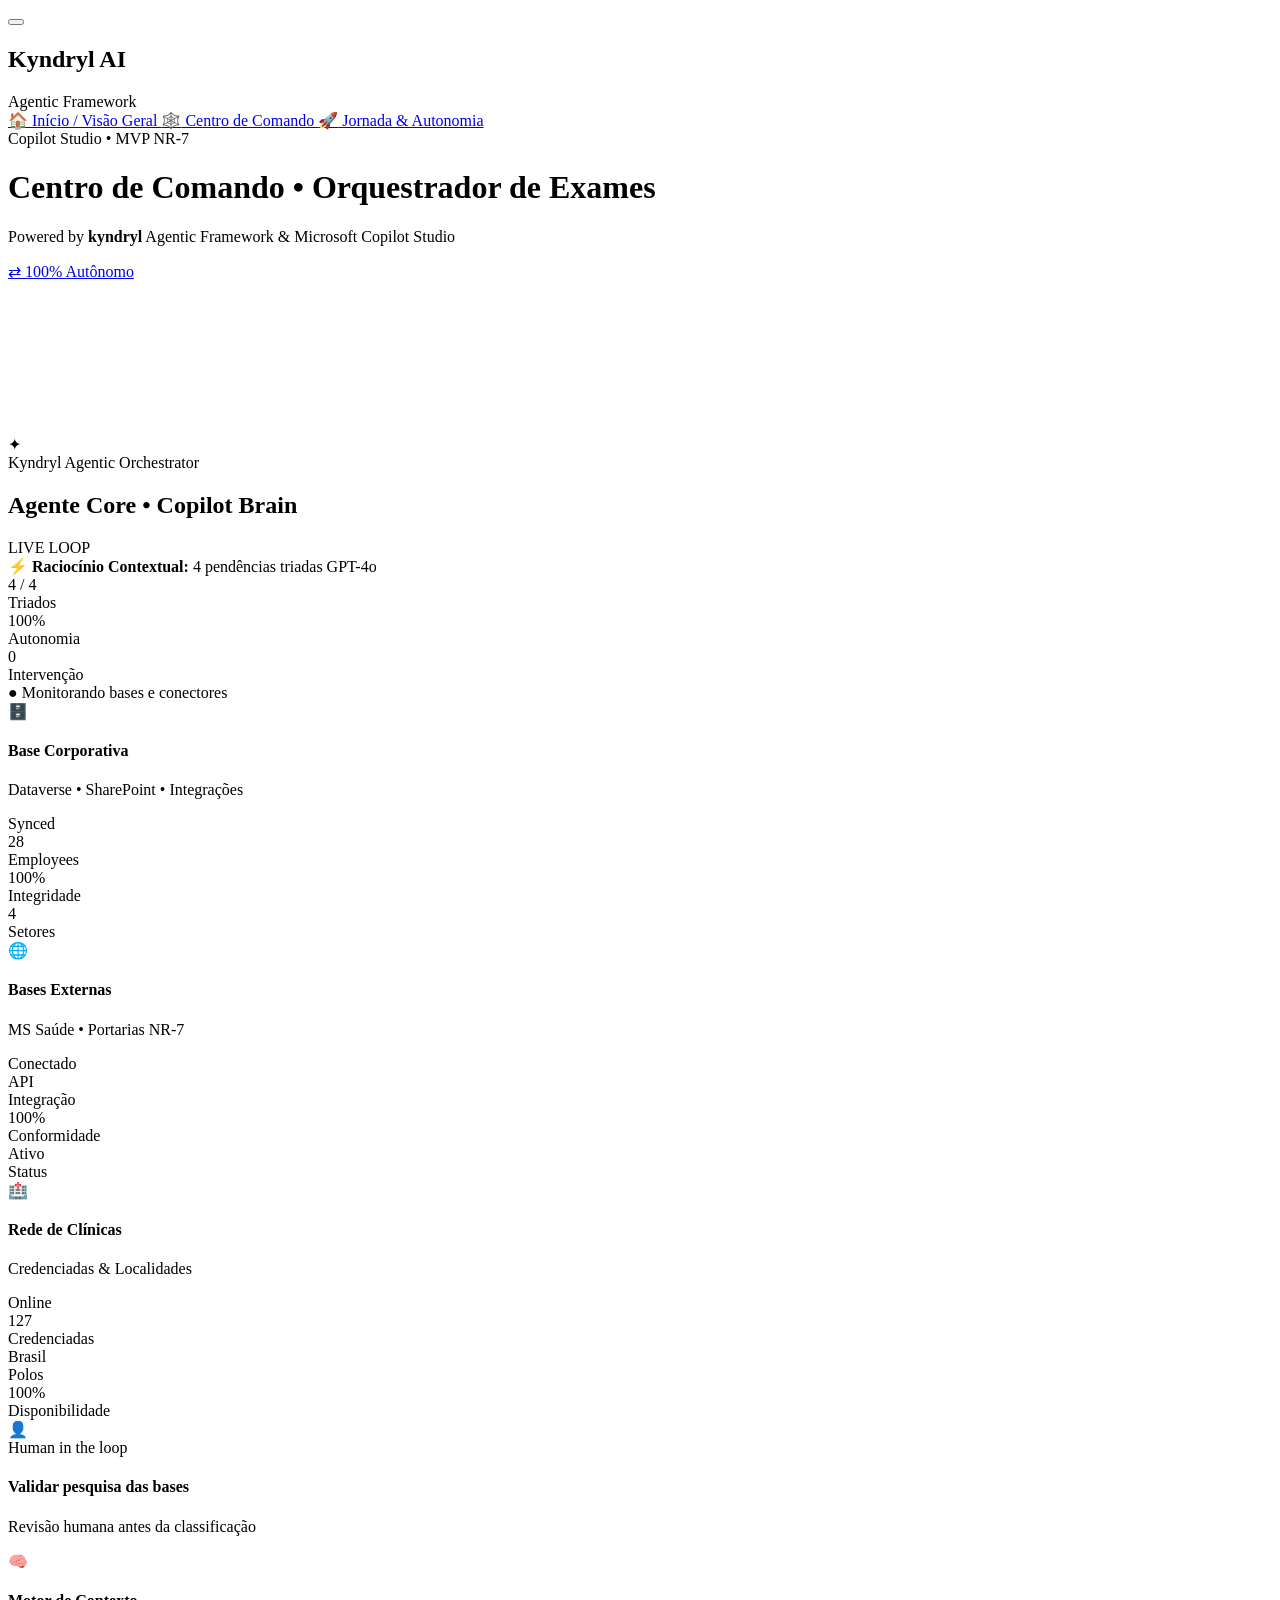
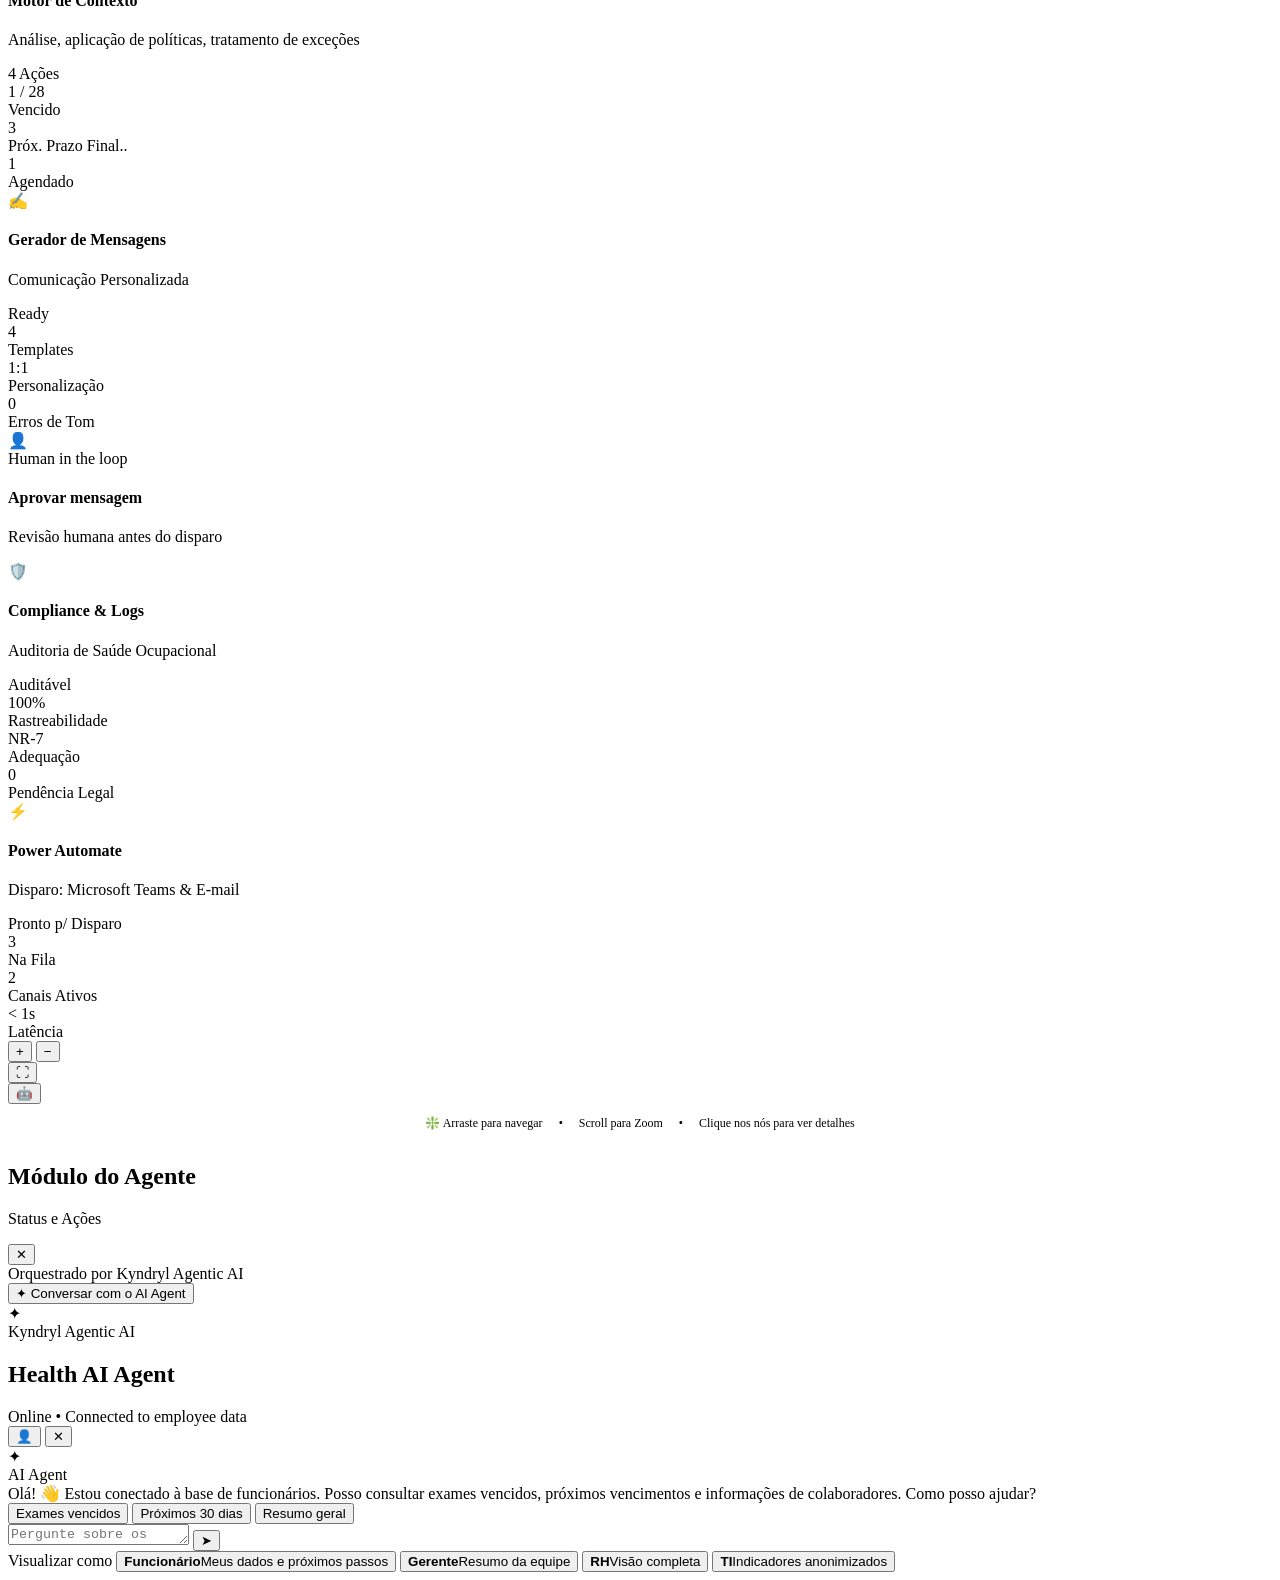
==== command-center hitl.html @ 98e96688 "Add files via upload" ====
<!DOCTYPE html>
<html lang="pt-BR">
<head>
  <meta charset="UTF-8">
  <meta name="viewport" content="width=device-width, initial-scale=1.0">
  <title>Kyndryl Agentic AI • Command Centre</title>

  <link rel="stylesheet" href="css/agent-chat.css">
  <link rel="stylesheet" href="css/variables.css">
  <link rel="stylesheet" href="css/layout.css">
  <link rel="stylesheet" href="css/command-center htil.css">
  <link rel="stylesheet" href="css/drawer.css">
</head>
<body>

  <!-- Menu Lateral Global -->
  <aside class="global-sidebar" id="globalSidebar">
    <!-- Botão de Menu Sanduíche -->
    <button class="sidebar-toggle" onclick="toggleSidebar()" title="Abrir/Fechar menu">
      <span></span>
      <span></span>
      <span></span>
    </button>
    <div>
      <div class="sidebar-header">
        <div class="brand-logo">
          <div class="dot"></div>
          <div>
            <h2>Kyndryl AI</h2>
            <span>Agentic Framework</span>
          </div>
        </div>
      </div>
      <nav class="sidebar-nav">
        <a href="index.html" class="nav-link">
          <span class="nav-icon">🏠</span> Início / Visão Geral
        </a>
        <a href="command-center.html" class="nav-link active">
          <span class="nav-icon">🕸️</span> Centro de Comando
        </a>
        <a href="agent-journey.html" class="nav-link">
          <span class="nav-icon">🚀</span> Jornada & Autonomia
        </a>
      </nav>
    </div>
    <div class="sidebar-footer">
      <span>Copilot Studio • MVP NR-7</span>
    </div>
  </aside>

  <!-- Conteúdo Principal -->
  <div class="main-wrapper">
    <header class="page-header">
      <div>
        <h1>Centro de Comando • Orquestrador de Exames</h1>
        <p>Powered by <strong>kyndryl</strong> Agentic Framework & Microsoft Copilot Studio</p>
      </div>
      <a class="header-view-switch" href="command-center.html" aria-label="Voltar ao fluxo padrão">
        <span aria-hidden="true">⇄</span> 100% Autônomo
      </a>
    </header>

    <!-- Canvas Viewport -->
    <main class="canvas-viewport" id="viewport">
      <div class="canvas-world" id="canvasWorld">
        <svg class="connection-layer" id="svgConnections"></svg>

        <div class="nodes-layer">

          <!-- ==========================================
               NÍVEL 1: AGENTE CORE
          =========================================== -->
          <div class="card card-center pos-core border-purple theme-purple" id="node-core" onclick="handleCardClick('copilotAgent')">
            <div class="center-header">
              <div class="center-title-group">
                <div class="agent-avatar"><span class="avatar-spark">✦</span></div>
                <div>
                  <span class="center-tag">Kyndryl Agentic Orchestrator</span>
                  <h2>Agente Core • Copilot Brain</h2>
                </div>
              </div>
              <span class="badge-live-pulse"><span class="pulse-dot"></span>LIVE LOOP</span>
            </div>

            <div class="agent-status-bar">
              <span class="status-indicator">⚡</span>
              <span class="status-text"><strong>Raciocínio Contextual:</strong> 4 pendências triadas</span>
              <span class="status-chip">GPT-4o</span>
            </div>

            <div class="center-metrics-grid">
              <div class="center-metric-box">
                <div class="c-val">4 <span>/ 4</span></div>
                <div class="c-lbl">Triados</div>
              </div>
              <div class="center-metric-box highlight">
                <div class="c-val">100%</div>
                <div class="c-lbl">Autonomia</div>
              </div>
              <div class="center-metric-box">
                <div class="c-val">0</div>
                <div class="c-lbl">Intervenção</div>
              </div>
            </div>

            <div class="center-footer">
              <span class="footer-state">● Monitorando bases e conectores</span>
            </div>
          </div>

          <!-- ==========================================
               NÍVEL 2: FONTES DE DADOS E CONECTORES
          =========================================== -->
          <!-- 2.1 Base Corporativa -->
          <div class="card border-teal theme-teal" id="node-corporate-db" onclick="handleCardClick('database')">
            <div class="card-head">
              <div class="card-title-group">
                <div class="icon-box">🗄️</div>
                <div>
                  <h4>Base Corporativa</h4>
                  <p>Dataverse • SharePoint • Integrações</p>
                </div>
              </div>
              <span class="badge badge-healthy"><span class="badge-dot"></span>Synced</span>
            </div>
            <div class="metrics">
              <div class="metric-item"><div class="metric-val">28</div><div class="metric-label">Employees</div></div>
              <div class="metric-item"><div class="metric-val">100%</div><div class="metric-label">Integridade</div></div>
              <div class="metric-item"><div class="metric-val">4</div><div class="metric-label">Setores</div></div>
            </div>
            <div class="mini-chart">
              <div class="bar" style="height: 50%;"></div>
              <div class="bar" style="height: 80%;"></div>
              <div class="bar" style="height: 100%;"></div>
              <div class="bar" style="height: 70%;"></div>
            </div>
          </div>

          <!-- 2.2 Bases Externas -->
          <div class="card border-blue theme-blue" id="node-external-ms" onclick="handleCardClick('externalBases')">
            <div class="card-head">
              <div class="card-title-group">
                <div class="icon-box">🌐</div>
                <div>
                  <h4>Bases Externas</h4>
                  <p>MS Saúde • Portarias NR-7</p>
                </div>
              </div>
              <span class="badge badge-healthy"><span class="badge-dot"></span>Conectado</span>
            </div>
            <div class="metrics">
              <div class="metric-item"><div class="metric-val">API</div><div class="metric-label">Integração</div></div>
              <div class="metric-item"><div class="metric-val">100%</div><div class="metric-label">Conformidade</div></div>
              <div class="metric-item"><div class="metric-val">Ativo</div><div class="metric-label">Status</div></div>
            </div>
            <div class="mini-chart">
              <div class="bar" style="height: 60%;"></div>
              <div class="bar" style="height: 85%;"></div>
              <div class="bar" style="height: 95%;"></div>
            </div>
          </div>

          <!-- 2.3 Rede de Clínicas -->
          <div class="card border-purple theme-purple" id="node-clinics" onclick="handleCardClick('clinics')">
            <div class="card-head">
              <div class="card-title-group">
                <div class="icon-box">🏥</div>
                <div>
                  <h4>Rede de Clínicas</h4>
                  <p>Credenciadas & Localidades</p>
                </div>
              </div>
              <span class="badge badge-healthy"><span class="badge-dot"></span>Online</span>
            </div>
            <div class="metrics">
              <div class="metric-item"><div class="metric-val">127</div><div class="metric-label">Credenciadas</div></div>
              <div class="metric-item"><div class="metric-val">Brasil</div><div class="metric-label">Polos</div></div>
              <div class="metric-item"><div class="metric-val">100%</div><div class="metric-label">Disponibilidade</div></div>
            </div>
            <div class="mini-chart">
              <div class="bar" style="height: 40%;"></div>
              <div class="bar" style="height: 70%;"></div>
              <div class="bar" style="height: 90%;"></div>
            </div>
          </div>

          <!-- ==========================================
               NÍVEL 3: HUMAN IN THE LOOP - PESQUISA
          =========================================== -->
          <div class="card human-loop-card border-human" id="node-hitl-research" onclick="handleCardClick('hitlResearch')">
            <div class="human-loop-content">
              <div class="human-loop-icon">👤</div>
              <div>
                <span class="human-loop-kicker">Human in the loop</span>
                <h4>Validar pesquisa das bases</h4>
                <p>Revisão humana antes da classificação</p>
              </div>
            </div>
          </div>

          <!-- ==========================================
               NÍVEL 4: PROCESSAMENTO CENTRAL
          =========================================== -->
          <!-- Motor de Contexto -->
          <div class="card border-aqua theme-aqua" id="node-context-engine" onclick="handleCardClick('triage')">
            <div class="card-head">
              <div class="card-title-group">
                <div class="icon-box">🧠</div>
                <div>
                  <h4>Motor de Contexto</h4>
                  <p>Análise, aplicação de políticas, tratamento de exceções</p>
                </div>
              </div>
              <span class="badge badge-watch"><span class="badge-dot"></span>4 Ações</span>
            </div>
            <div class="metrics">
              <div class="metric-item"><div class="metric-val">1 <span>/ 28</span></div><div class="metric-label">Vencido</div></div>
              <div class="metric-item"><div class="metric-val">3</div><div class="metric-label">Próx. Prazo Final..</div></div>
              <div class="metric-item"><div class="metric-val">1</div><div class="metric-label">Agendado</div></div>
            </div>
            <div class="mini-chart">
              <div class="bar" style="height: 90%;"></div>
              <div class="bar" style="height: 60%;"></div>
              <div class="bar" style="height: 40%;"></div>
              <div class="bar" style="height: 20%;"></div>
            </div>
          </div>

          <!-- ==========================================
            NÍVEL 5: COMUNICAÇÃO
          =========================================== -->
          <!-- Gerador de Mensagens -->
          <div class="card border-amber theme-amber" id="node-msg-gen" onclick="handleCardClick('promptEngine')">
            <div class="card-head">
              <div class="card-title-group">
                <div class="icon-box">✍️</div>
                <div>
                  <h4>Gerador de Mensagens</h4>
                  <p>Comunicação Personalizada</p>
                </div>
              </div>
              <span class="badge badge-healthy"><span class="badge-dot"></span>Ready</span>
            </div>
            <div class="metrics">
              <div class="metric-item"><div class="metric-val">4</div><div class="metric-label">Templates</div></div>
              <div class="metric-item"><div class="metric-val">1:1</div><div class="metric-label">Personalização</div></div>
              <div class="metric-item"><div class="metric-val">0</div><div class="metric-label">Erros de Tom</div></div>
            </div>
            <div class="mini-chart">
              <div class="bar" style="height: 60%;"></div>
              <div class="bar" style="height: 80%;"></div>
              <div class="bar" style="height: 100%;"></div>
            </div>
          </div>

          <!-- ==========================================
               NÍVEL 6: HUMAN IN THE LOOP - MENSAGEM
          =========================================== -->
          <div class="card human-loop-card border-human" id="node-hitl-message" onclick="handleCardClick('hitlMessage')">
            <div class="human-loop-content">
              <div class="human-loop-icon">👤</div>
              <div>
                <span class="human-loop-kicker">Human in the loop</span>
                <h4>Aprovar mensagem</h4>
                <p>Revisão humana antes do disparo</p>
              </div>
            </div>
          </div>

          <!-- ==========================================
               NÍVEL 7: EXECUÇÃO & AUDITORIA
          =========================================== -->
          <!-- 5.1 Compliance & Logs -->
          <div class="card border-green theme-green" id="node-compliance" onclick="handleCardClick('compliance')">
            <div class="card-head">
              <div class="card-title-group">
                <div class="icon-box">🛡️</div>
                <div>
                  <h4>Compliance & Logs</h4>
                  <p>Auditoria de Saúde Ocupacional</p>
                </div>
              </div>
              <span class="badge badge-healthy"><span class="badge-dot"></span>Auditável</span>
            </div>
            <div class="metrics">
              <div class="metric-item"><div class="metric-val">100%</div><div class="metric-label">Rastreabilidade</div></div>
              <div class="metric-item"><div class="metric-val">NR-7</div><div class="metric-label">Adequação</div></div>
              <div class="metric-item"><div class="metric-val">0</div><div class="metric-label">Pendência Legal</div></div>
            </div>
            <div class="mini-chart">
              <div class="bar" style="height: 40%;"></div>
              <div class="bar" style="height: 80%;"></div>
              <div class="bar" style="height: 100%;"></div>
            </div>
          </div>

          <!-- 5.2 Disparador Multicanal -->
          <div class="card border-red theme-red" id="node-dispatch" onclick="handleCardClick('dispatch')">
            <div class="card-head">
              <div class="card-title-group">
                <div class="icon-box">⚡</div>
                <div>
                  <h4>Power Automate</h4>
                  <p>Disparo: Microsoft Teams & E-mail</p>
                </div>
              </div>
              <span class="badge badge-action"><span class="badge-dot"></span>Pronto p/ Disparo</span>
            </div>
            <div class="metrics">
              <div class="metric-item"><div class="metric-val">3</div><div class="metric-label">Na Fila</div></div>
              <div class="metric-item"><div class="metric-val">2</div><div class="metric-label">Canais Ativos</div></div>
              <div class="metric-item"><div class="metric-val">&lt; 1s</div><div class="metric-label">Latência</div></div>
            </div>
            <div class="mini-chart">
              <div class="bar" style="height: 70%;"></div>
              <div class="bar" style="height: 90%;"></div>
              <div class="bar" style="height: 60%;"></div>
            </div>
          </div>

        </div> <!-- /nodes-layer -->
      </div> <!-- /canvasWorld -->

      <!-- Controles Flutuantes (Esquerda) -->
      <div class="canvas-controls canvas-controls-left">
        <button class="btn-ctrl" onclick="zoomIn()" title="Aproximar (+)">+</button>
        <button class="btn-ctrl" onclick="zoomOut()" title="Afastar (-)">−</button>
        <div class="ctrl-divider"></div>
        <button class="btn-ctrl" onclick="fitView()" title="Ajustar à Tela">⛶</button>
      </div>

      <!-- Botão FAB do Agente (Direita) -->
      <button class="fab-agent-button" onclick="openAgentChat()" title="Conversar com o AI Agent">🤖</button>
    </main>

    <!-- Rodapé -->
    <footer style="padding: 12px 28px; background: white; border-top: 1px solid var(--kyn-border); font-size: 12px; color: var(--kyn-gray-dark); display: flex; justify-content: center; gap: 16px; z-index: 20;">
      <span>❇️ Arraste para navegar</span>
      <span>•</span>
      <span>Scroll para Zoom</span>
      <span>•</span>
      <span>Clique nos nós para ver detalhes</span>
    </footer>
  </div>

  <!-- Drawer Lateral -->
  <div class="drawer-overlay" id="drawerOverlay" onclick="closeDrawer()"></div>
  <aside class="drawer" id="sideDrawer">
    <div class="drawer-header">
      <div class="drawer-title-group">
        <span class="drawer-dot" id="drawerDot"></span>
        <div>
          <h2 id="drawerTitle">Módulo do Agente</h2>
          <p id="drawerSummary">Status e Ações</p>
        </div>
      </div>
      <button class="btn-close" onclick="closeDrawer()" title="Fechar (ESC)">✕</button>
    </div>
    <div class="drawer-subheader">
      <span class="owner-badge" id="drawerOwner">Orquestrado por Kyndryl Agentic AI</span>
    </div>
    <div class="drawer-body" id="drawerActionsList"></div>
    <div class="drawer-footer">
      <button class="btn-composer" onclick="openAgentChat()">
        <span>✦</span> Conversar com o AI Agent
      </button>
    </div>
  </aside>

  <!-- AI AGENT CHAT -->
  <div class="agent-chat-overlay" id="agentChatOverlay" onclick="closeAgentChat()"></div>
  <aside class="agent-chat" id="agentChat">
    <div class="agent-chat-header">
      <div class="agent-chat-title">
        <div class="agent-chat-avatar">✦</div>
        <div>
          <span class="agent-chat-label">Kyndryl Agentic AI</span>
          <h2>Health AI Agent</h2>
          <span class="agent-chat-status" id="agentProfileStatus">
            <span class="agent-online-dot"></span>
            Online • Connected to employee data
          </span>
        </div>
      </div>
      <div class="agent-header-actions">
        <button class="agent-profile-button" id="agentProfileButton" type="button" onclick="toggleProfileMenu()" title="Alterar perfil" aria-label="Alterar perfil">👤</button>
        <button class="agent-chat-close" type="button" onclick="closeAgentChat()" title="Fechar">✕</button>
      </div>
    </div>

    <div class="agent-chat-messages" id="agentChatMessages">
      <div class="agent-message agent">
        <div class="message-avatar">✦</div>
        <div class="message-content">
          <div class="message-author">AI Agent</div>
          <div class="message-bubble">
            Olá! 👋 Estou conectado à base de funcionários.
            Posso consultar exames vencidos, próximos vencimentos e informações de colaboradores.
            Como posso ajudar?
          </div>
        </div>
      </div>
    </div>

    <div class="agent-chat-suggestions" id="agentChatSuggestions">
      <button onclick="sendSuggestedQuestion('Quem está com exame vencido?')">Exames vencidos</button>
      <button onclick="sendSuggestedQuestion('Quem precisa fazer exame nos próximos 30 dias?')">Próximos 30 dias</button>
      <button onclick="sendSuggestedQuestion('Faça um resumo da situação dos exames')">Resumo geral</button>
    </div>

    <div class="agent-chat-input-area">
      <textarea id="agentChatInput" placeholder="Pergunte sobre os exames periódicos..." rows="1" onkeydown="handleAgentInput(event)"></textarea>
      <button class="agent-send-button" id="agentSendButton" onclick="sendAgentMessage()">➤</button>
    </div>
  </aside>
  <div class="agent-profile-menu" id="agentProfileMenu" aria-hidden="true">
    <span class="agent-profile-menu-title">Visualizar como</span>
    <button type="button" data-profile="funcionario"><strong>Funcionário</strong><span>Meus dados e próximos passos</span></button>
    <button type="button" data-profile="gerente"><strong>Gerente</strong><span>Resumo da equipe</span></button>
    <button type="button" data-profile="rh"><strong>RH</strong><span>Visão completa</span></button>
    <button type="button" data-profile="ti"><strong>TI</strong><span>Indicadores anonimizados</span></button>
  </div>

  <!-- Scripts -->
  <script src="js/data.js"></script>
  <script src="js/drawer.js"></script>
  <script src="js/command-center htil.js"></script>
  <script src="js/navigation.js"></script>
  <script src="js/fake-agent-data.js?v=static-1"></script>
  <script src="js/agent-chat.js?v=static-1"></script>
</body>
</html>
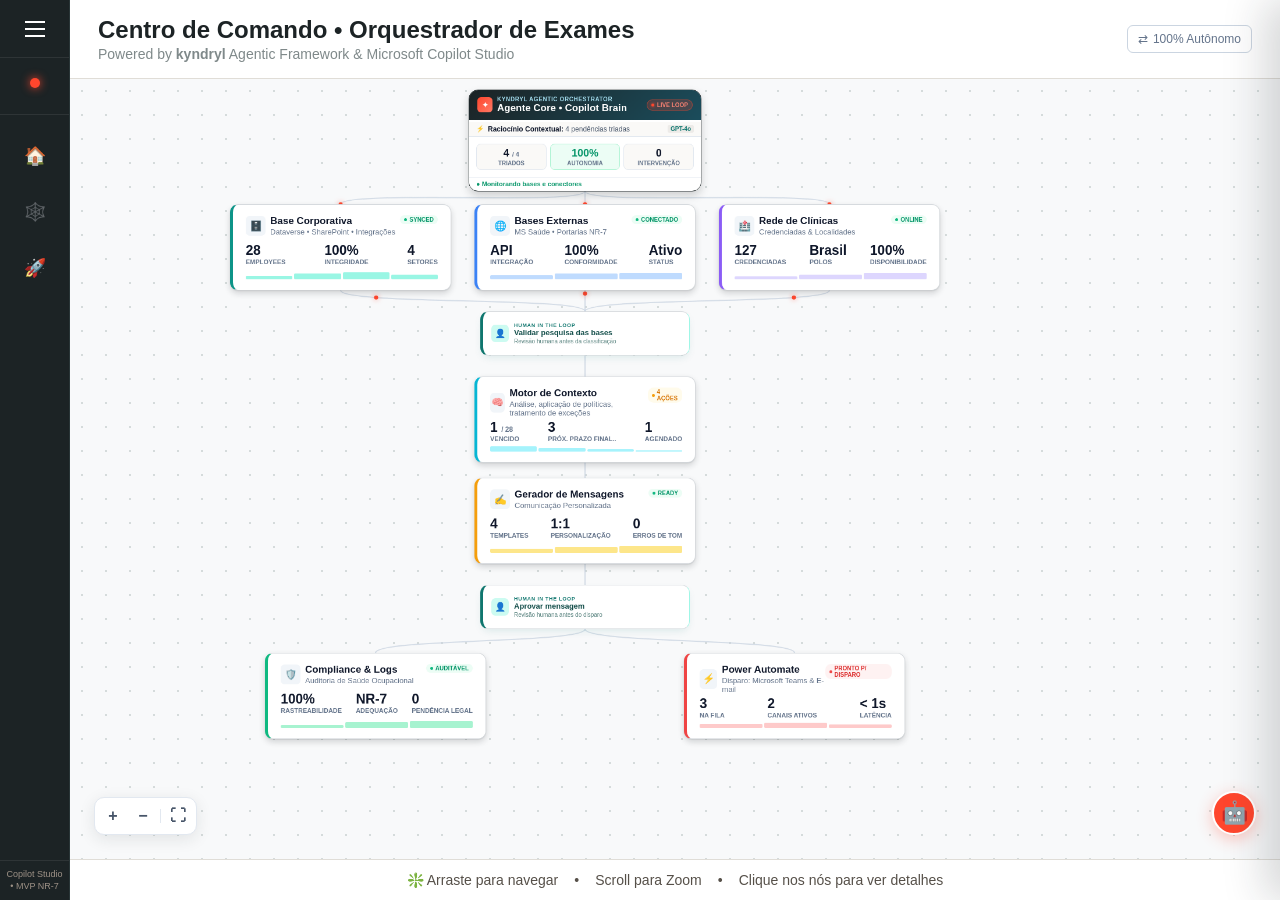
==== commit 2934e345: "ajuste" ====
--- a/command-center hitl.html
+++ b/command-center hitl.html
@@ -111,7 +111,7 @@
           <!-- ==========================================
                NÍVEL 2: FONTES DE DADOS E CONECTORES
           =========================================== -->
-          <!-- 2.1 Base Corporativa -->
+          <!-- 2.1 Bases Corporativa -->
           <div class="card border-teal theme-teal" id="node-corporate-db" onclick="handleCardClick('database')">
             <div class="card-head">
               <div class="card-title-group">
--- a/css/agent-chat.css
+++ b/css/agent-chat.css
@@ -0,0 +1,573 @@
+/* =========================================================
+   AI AGENT CHAT
+========================================================= */
+
+.agent-chat-overlay {
+  position: fixed;
+  inset: 0;
+  background: rgba(28, 35, 37, 0.35);
+  backdrop-filter: blur(2px);
+
+  opacity: 0;
+  visibility: hidden;
+
+  transition: 0.25s ease;
+
+  z-index: 1500;
+}
+
+.agent-chat-overlay.active {
+  opacity: 1;
+  visibility: visible;
+}
+
+
+/* =========================================================
+   CHAT CONTAINER
+========================================================= */
+
+.agent-chat {
+  position: fixed;
+
+  top: 0;
+  right: 0;
+
+  width: 460px;
+  height: 100vh;
+
+  background: #ffffff;
+
+  box-shadow:
+    -15px 0 40px rgba(28, 35, 37, 0.18);
+
+  z-index: 1501;
+
+  display: flex;
+  flex-direction: column;
+
+  transform: translateX(100%);
+
+  transition:
+    transform 0.35s cubic-bezier(0.16, 1, 0.3, 1);
+}
+
+.agent-chat.open {
+  transform: translateX(0);
+}
+
+
+/* =========================================================
+   HEADER
+========================================================= */
+
+.agent-chat-header {
+  padding: 20px 22px;
+
+  background:
+    linear-gradient(
+      135deg,
+      #1C2325 0%,
+      #1B4D5C 70%,
+      #293537 100%
+    );
+
+  color: white;
+
+  display: flex;
+  justify-content: space-between;
+  align-items: flex-start;
+}
+
+.agent-chat-title {
+  display: flex;
+  gap: 12px;
+  align-items: center;
+}
+
+.agent-chat-avatar {
+  width: 42px;
+  height: 42px;
+
+  display: flex;
+  justify-content: center;
+  align-items: center;
+
+  border-radius: 12px;
+
+  background:
+    linear-gradient(
+      135deg,
+      #FF462D,
+      #FF806D
+    );
+
+  font-size: 20px;
+
+  box-shadow:
+    0 0 18px rgba(255, 70, 45, 0.35);
+}
+
+.agent-chat-label {
+  font-size: 9px;
+
+  text-transform: uppercase;
+
+  letter-spacing: 1px;
+
+  color: #A4DDEE;
+
+  font-weight: 700;
+}
+
+.agent-chat-title h2 {
+  margin: 2px 0 4px;
+
+  font-size: 16px;
+}
+
+.agent-chat-status {
+  font-size: 10px;
+
+  color: rgba(255,255,255,0.75);
+
+  display: flex;
+
+  gap: 5px;
+
+  align-items: center;
+}
+
+.agent-online-dot {
+  width: 6px;
+  height: 6px;
+
+  border-radius: 50%;
+
+  background: #4CDD84;
+
+  box-shadow:
+    0 0 8px #4CDD84;
+}
+
+.agent-chat-close {
+  background: transparent;
+
+  border: none;
+
+  color: white;
+
+  cursor: pointer;
+
+  font-size: 18px;
+
+  opacity: 0.75;
+}
+
+.agent-chat-close:hover {
+  opacity: 1;
+}
+
+.agent-header-actions {
+  display: flex;
+  align-items: center;
+  gap: 5px;
+}
+
+.agent-profile-button {
+  width: 30px;
+  height: 30px;
+  border: 1px solid rgba(255,255,255,.24);
+  border-radius: 8px;
+  background: rgba(255,255,255,.1);
+  color: #FFFFFF;
+  cursor: pointer;
+  font-size: 14px;
+  transition: .2s ease;
+}
+
+.agent-profile-button:hover {
+  background: rgba(255,255,255,.2);
+  transform: translateY(-1px);
+}
+
+.agent-profile-menu {
+  position: fixed;
+  top: 66px;
+  right: 18px;
+  z-index: 1602;
+  width: 248px;
+  padding: 8px;
+  border: 1px solid #DCE6E6;
+  border-radius: 12px;
+  background: #FFFFFF;
+  box-shadow: 0 14px 34px rgba(23, 54, 58, .23);
+  opacity: 0;
+  visibility: hidden;
+  transform: translateY(-6px);
+  transition: .18s ease;
+}
+
+.agent-profile-menu.open {
+  opacity: 1;
+  visibility: visible;
+  transform: translateY(0);
+}
+
+.agent-profile-menu-title {
+  display: block;
+  padding: 5px 8px 7px;
+  color: #6B7F81;
+  font-size: 9px;
+  font-weight: 800;
+  letter-spacing: .7px;
+  text-transform: uppercase;
+}
+
+.agent-profile-menu button {
+  display: flex;
+  width: 100%;
+  flex-direction: column;
+  gap: 2px;
+  padding: 9px 10px;
+  border: 0;
+  border-radius: 8px;
+  background: transparent;
+  color: #293537;
+  cursor: pointer;
+  text-align: left;
+}
+
+.agent-profile-menu button:hover,
+.agent-profile-menu button.active {
+  background: #EAF7F7;
+}
+
+.agent-profile-menu strong { font-size: 12px; }
+.agent-profile-menu button span { color: #718385; font-size: 10px; }
+
+
+/* =========================================================
+   MESSAGES
+========================================================= */
+
+.agent-chat-messages {
+  flex: 1;
+
+  overflow-y: auto;
+
+  padding: 22px;
+
+  background: #F7F6F3;
+
+  display: flex;
+  flex-direction: column;
+
+  gap: 18px;
+}
+
+.agent-message {
+  display: flex;
+
+  gap: 9px;
+
+  max-width: 90%;
+}
+
+.agent-message.user {
+  align-self: flex-end;
+
+  flex-direction: row-reverse;
+}
+
+.message-avatar {
+  min-width: 30px;
+  height: 30px;
+
+  border-radius: 8px;
+
+  background: #1C2325;
+
+  color: white;
+
+  display: flex;
+
+  justify-content: center;
+  align-items: center;
+
+  font-size: 12px;
+}
+
+.agent-message.user .message-avatar {
+  background: #FF462D;
+}
+
+.message-content {
+  display: flex;
+
+  flex-direction: column;
+
+  gap: 4px;
+}
+
+.message-author {
+  font-size: 10px;
+
+  font-weight: 700;
+
+  color: #7F898A;
+}
+
+.agent-message.user .message-author {
+  text-align: right;
+}
+
+.message-bubble {
+  background: white;
+
+  border: 1px solid #E0DDD7;
+
+  padding: 11px 13px;
+
+  border-radius: 4px 14px 14px 14px;
+
+  font-size: 12.5px;
+
+  line-height: 1.55;
+
+  color: #293537;
+
+  white-space: pre-wrap;
+}
+
+.agent-message.user .message-bubble {
+  background: #FF462D;
+
+  color: white;
+
+  border-color: #FF462D;
+
+  border-radius: 14px 4px 14px 14px;
+}
+
+
+/* =========================================================
+   THINKING
+========================================================= */
+
+.agent-thinking {
+  display: flex;
+
+  gap: 5px;
+
+  padding: 7px 0;
+}
+
+.agent-thinking span {
+  width: 6px;
+  height: 6px;
+
+  background: #7F898A;
+
+  border-radius: 50%;
+
+  animation: thinkingAnimation 1.2s infinite ease-in-out;
+}
+
+.agent-thinking span:nth-child(2) {
+  animation-delay: 0.15s;
+}
+
+.agent-thinking span:nth-child(3) {
+  animation-delay: 0.3s;
+}
+
+@keyframes thinkingAnimation {
+
+  0%, 80%, 100% {
+    transform: translateY(0);
+    opacity: 0.4;
+  }
+
+  40% {
+    transform: translateY(-5px);
+    opacity: 1;
+  }
+
+}
+
+
+/* =========================================================
+   SUGGESTIONS
+========================================================= */
+
+.agent-chat-suggestions {
+  padding: 10px 16px;
+
+  border-top: 1px solid #E0DDD7;
+
+  background: white;
+
+  display: flex;
+
+  gap: 6px;
+
+  overflow-x: auto;
+}
+
+.agent-chat-suggestions button {
+  border: 1px solid #E0DDD7;
+
+  background: #F7F6F3;
+
+  padding: 7px 10px;
+
+  border-radius: 20px;
+
+  cursor: pointer;
+
+  white-space: nowrap;
+
+  font-size: 10px;
+
+  font-weight: 600;
+
+  color: #565049;
+
+  transition: 0.2s;
+}
+
+.agent-chat-suggestions button:hover {
+  border-color: #FF462D;
+
+  color: #FF462D;
+
+  background: #FEECEB;
+}
+
+
+/* =========================================================
+   INPUT
+========================================================= */
+
+.agent-chat-input-area {
+  padding: 14px 16px;
+
+  border-top: 1px solid #E0DDD7;
+
+  background: white;
+
+  display: flex;
+
+  gap: 9px;
+
+  align-items: flex-end;
+}
+
+.agent-chat-input-area textarea {
+  flex: 1;
+
+  resize: none;
+
+  border: 1px solid #E0DDD7;
+
+  border-radius: 10px;
+
+  padding: 11px 12px;
+
+  outline: none;
+
+  font-family: inherit;
+
+  font-size: 12px;
+
+  max-height: 100px;
+}
+
+.agent-chat-input-area textarea:focus {
+  border-color: #FF462D;
+
+  box-shadow:
+    0 0 0 3px rgba(255, 70, 45, 0.08);
+}
+
+.agent-send-button {
+  width: 40px;
+  height: 40px;
+
+  border: none;
+
+  border-radius: 10px;
+
+  background: #FF462D;
+
+  color: white;
+
+  cursor: pointer;
+
+  font-size: 15px;
+
+  transition: 0.2s;
+}
+
+.agent-send-button:hover {
+  transform: translateY(-1px);
+
+  box-shadow:
+    0 5px 12px rgba(255,70,45,0.3);
+}
+
+.agent-send-button:disabled {
+  opacity: 0.5;
+
+  cursor: not-allowed;
+
+  transform: none;
+}
+
+.agent-role-control {
+  display: flex;
+  align-items: center;
+  gap: 9px;
+  margin: 12px 16px 0;
+  padding: 9px 11px;
+  border: 1px solid #DDE7E7;
+  border-radius: 10px;
+  background: #F7FBFB;
+}
+
+.agent-role-label {
+  flex: 0 0 auto;
+  color: #557174;
+  font-size: 10px;
+  font-weight: 700;
+}
+
+.agent-role-control select {
+  flex: 0 0 108px;
+  border: 1px solid #BFD5D6;
+  border-radius: 7px;
+  padding: 6px 24px 6px 8px;
+  background: #FFFFFF;
+  color: #1C4A50;
+  font-size: 11px;
+  font-weight: 700;
+  outline: none;
+}
+
+.agent-role-control select:focus {
+  border-color: #00A4A6;
+  box-shadow: 0 0 0 3px rgba(0, 164, 166, .12);
+}
+
+.agent-role-description {
+  min-width: 0;
+  color: #718385;
+  font-size: 10px;
+  line-height: 1.3;
+}
+
+@media (max-width: 480px) {
+  .agent-chat { width: 100%; }
+  .agent-role-control { align-items: flex-start; flex-wrap: wrap; }
+  .agent-role-description { flex-basis: 100%; }
+}
--- a/css/variables.css
+++ b/css/variables.css
@@ -0,0 +1,65 @@
+/* ========================================================
+   PALETA OFICIAL KYNDRYL & TOKENS GLOBAIS
+======================================================== */
+:root {
+  --kyn-red: #FF462D;
+  --kyn-red-light: #FEECEB;
+  --kyn-red-dark: #BB4A4A;
+  
+  --kyn-teal: #29707A;
+  --kyn-teal-deep: #1B4D5C;
+  --kyn-aqua: #4AC5BB;
+  --kyn-aqua-light: #E4F4F1;
+  
+  --kyn-green: #187E3F;
+  --kyn-green-bright: #4CDD84;
+  --kyn-green-light: #E8F8F0;
+  
+  --kyn-amber: #F4D25A;
+  --kyn-amber-dark: #B59525;
+  --kyn-amber-light: #FEF9E7;
+  
+  --kyn-purple: #B687AC;
+  --kyn-purple-deep: #7B4F71;
+  
+  --kyn-dark: #1C2325;
+  --kyn-charcoal: #293537;
+  --kyn-gray-dark: #565049;
+  --kyn-gray-medium: #7F898A;
+  --kyn-sand-gray: #9E9287;
+  --kyn-sand-bg: #F4F3F0;
+  --kyn-border: #E0DDD7;
+  
+  --bg-white: #ffffff;
+  --sidebar-width: 250px;
+  --font-family: Arial, -apple-system, BlinkMacSystemFont, "Segoe UI", sans-serif;
+}
+
+/* ========================================================
+   TRANSIÇÕES DE PÁGINA
+======================================================== */
+@keyframes fadeIn {
+  from {
+    opacity: 0;
+  }
+  to {
+    opacity: 1;
+  }
+}
+
+@keyframes fadeOut {
+  from {
+    opacity: 1;
+  }
+  to {
+    opacity: 0;
+  }
+}
+
+body {
+  animation: fadeIn 0.6s ease-in-out;
+}
+
+body.fade-out {
+  animation: fadeOut 0.4s ease-in-out;
+}
--- a/css/layout.css
+++ b/css/layout.css
@@ -0,0 +1,442 @@
+* {
+  box-sizing: border-box;
+  margin: 0;
+  padding: 0;
+  font-family: var(--font-family);
+}
+
+body {
+  background-color: var(--bg-white);
+  color: var(--kyn-dark);
+  height: 100vh;
+  display: flex;
+  overflow: hidden;
+}
+
+.global-sidebar {
+  width: var(--sidebar-width);
+  height: 100vh;
+  background-color: var(--kyn-dark);
+  color: white;
+  display: flex;
+  flex-direction: column;
+  justify-content: space-between;
+  border-right: 1px solid var(--kyn-charcoal);
+  z-index: 50;
+  flex-shrink: 0;
+  position: relative;
+  align-items: flex-start;
+}
+
+.sidebar-header {
+  padding: 24px 20px;
+  border-bottom: 1px solid rgba(255, 255, 255, 0.08);
+}
+
+.brand-logo {
+  display: flex;
+  align-items: center;
+  gap: 10px;
+}
+
+.brand-logo .dot {
+  width: 12px;
+  height: 12px;
+  border-radius: 50%;
+  background: var(--kyn-red);
+  box-shadow: 0 0 10px var(--kyn-red);
+}
+
+.brand-logo h2 {
+  font-size: 16px;
+  font-weight: 700;
+  letter-spacing: -0.3px;
+  color: #ffffff;
+}
+
+.brand-logo span {
+  font-size: 10.5px;
+  color: var(--kyn-sand-gray);
+  display: block;
+}
+
+.sidebar-nav {
+  padding: 20px 12px;
+  display: flex;
+  flex-direction: column;
+  gap: 6px;
+  flex: 1;
+}
+
+.nav-link {
+  display: flex;
+  align-items: center;
+  gap: 12px;
+  padding: 12px 16px;
+  color: #A4DDEE;
+  text-decoration: none;
+  font-size: 13px;
+  font-weight: 600;
+  border-radius: 8px;
+  transition: background 0.2s, color 0.2s;
+}
+
+.nav-link:hover {
+  background: rgba(255, 255, 255, 0.07);
+  color: #ffffff;
+}
+
+.nav-link.active {
+  background: var(--kyn-red);
+  color: white;
+  box-shadow: 0 4px 14px rgba(255, 70, 45, 0.35);
+}
+
+.nav-icon {
+  font-size: 16px;
+}
+
+.sidebar-footer {
+  padding: 18px 20px;
+  border-top: 1px solid rgba(255, 255, 255, 0.08);
+  font-size: 11px;
+  color: var(--kyn-sand-gray);
+}
+
+.main-wrapper {
+  flex: 1;
+  display: flex;
+  flex-direction: column;
+  height: 100vh;
+  overflow: hidden;
+  position: relative;
+}
+
+.page-header {
+  background: var(--bg-white);
+  border-bottom: 1px solid var(--kyn-border);
+  padding: 16px 28px;
+  display: flex;
+  justify-content: space-between;
+  align-items: center;
+  z-index: 20;
+  position: relative;
+}
+
+.menu-toggle-header {
+  display: none !important;
+  background: none;
+  border: none;
+  font-size: 24px;
+  color: var(--kyn-dark);
+  cursor: pointer;
+  padding: 0;
+  margin-right: 16px;
+  transition: color 0.2s ease;
+}
+
+.menu-toggle-header:hover {
+  color: var(--kyn-red);
+}
+
+body.sidebar-open .menu-toggle-header {
+  display: block !important;
+}
+
+.page-header h1 {
+  font-size: 20px;
+  font-weight: 700;
+  color: var(--kyn-dark);
+}
+
+.page-header p {
+  font-size: 12px;
+  color: var(--kyn-gray-medium);
+  margin-top: 2px;
+}
+
+.badge-tag {
+  background: var(--kyn-sand-bg);
+  border: 1px solid var(--kyn-border);
+  padding: 6px 12px;
+  border-radius: 20px;
+  font-size: 11px;
+  font-weight: 700;
+  color: var(--kyn-teal-deep);
+}
+
+.header-view-switch {
+  display: inline-flex;
+  align-items: center;
+  gap: 5px;
+  background: transparent;
+  border: 1px solid #CBD5E1;
+  border-radius: 6px;
+  padding: 6px 10px;
+  color: #64748B;
+  font-size: 12px;
+  font-weight: 500;
+  text-decoration: none;
+  cursor: pointer;
+  transition: all 0.15s ease;
+}
+
+.header-view-switch:hover {
+  background: #F1F5F9;
+  border-color: #94A3B8;
+  color: #475569;
+}
+
+/* ========================================================
+   SIDEBAR RETRÁTIL
+======================================================== */
+.sidebar-toggle {
+  position: relative;
+  width: auto;
+  height: auto;
+  background: none;
+  border: none;
+  color: white;
+  cursor: pointer;
+  display: none;
+  flex-direction: column;
+  align-items: center;
+  justify-content: center;
+  gap: 5px;
+  font-size: 12px;
+  transition: all 0.3s ease;
+  z-index: 70;
+  padding: 0 12px;
+  border-radius: 0;
+  border-bottom: none;
+  min-width: 60px;
+  min-height: 60px;
+}
+
+.sidebar-toggle span {
+  width: 20px;
+  height: 2px;
+  background: white;
+  display: block;
+  transition: all 0.3s ease;
+}
+
+.sidebar-toggle:hover {
+  background: var(--kyn-charcoal);
+}
+
+.global-sidebar {
+  transition: width 0.3s ease, margin 0.3s ease;
+  position: relative;
+}
+
+.global-sidebar.collapsed {
+  width: 70px;
+  flex-direction: row;
+  flex-wrap: wrap;
+}
+
+.global-sidebar.collapsed .sidebar-toggle {
+  display: flex;
+  order: 1;
+}
+
+.global-sidebar.collapsed > div {
+  order: 2;
+  width: 100%;
+  display: flex;
+  flex-direction: column;
+}
+
+.global-sidebar.collapsed .sidebar-footer {
+  order: 3;
+  width: 100%;
+}
+
+.global-sidebar.collapsed .sidebar-header {
+  padding: 20px 12px;
+  justify-content: center;
+}
+
+.global-sidebar.collapsed .brand-logo {
+  flex-direction: column;
+  gap: 6px;
+  justify-content: center;
+  align-items: center;
+}
+
+.global-sidebar.collapsed .brand-logo .dot {
+  width: 10px;
+  height: 10px;
+}
+
+.global-sidebar.collapsed .brand-logo h2,
+.global-sidebar.collapsed .brand-logo span {
+  display: none;
+}
+
+.global-sidebar.collapsed .sidebar-nav {
+  padding: 16px 0;
+}
+
+.global-sidebar.collapsed .nav-link {
+  justify-content: center;
+  padding: 14px 12px;
+  gap: 0;
+  font-size: 0;
+}
+
+.global-sidebar.collapsed .nav-icon {
+  font-size: 18px;
+  margin: 0;
+}
+
+.global-sidebar.collapsed .nav-link span:not(.nav-icon) {
+  display: none;
+}
+
+.global-sidebar.collapsed .sidebar-footer {
+  padding: 16px 12px;
+  text-align: center;
+  font-size: 9px;
+  word-break: break-word;
+}
+
+.global-sidebar.collapsed ~ .sidebar-toggle {
+  display: flex;
+}
+
+body.sidebar-open .global-sidebar.collapsed {
+  width: 250px;
+  flex-direction: column;
+  flex-wrap: nowrap;
+}
+
+body.sidebar-open .global-sidebar.collapsed .sidebar-toggle {
+  display: flex;
+  width: 100%;
+  min-width: auto;
+  border-bottom: 1px solid var(--kyn-charcoal);
+  order: 0;
+}
+
+body.sidebar-open .global-sidebar.collapsed > div {
+  width: 100%;
+  order: auto;
+}
+
+body.sidebar-open .global-sidebar.collapsed .sidebar-header {
+  padding: 24px 20px;
+}
+
+body.sidebar-open .global-sidebar.collapsed .brand-logo {
+  flex-direction: row;
+  gap: 10px;
+  justify-content: flex-start;
+  align-items: center;
+}
+
+body.sidebar-open .global-sidebar.collapsed .brand-logo h2,
+body.sidebar-open .global-sidebar.collapsed .brand-logo span {
+  display: block;
+}
+
+body.sidebar-open .global-sidebar.collapsed .sidebar-nav {
+  padding: 20px 12px;
+}
+
+body.sidebar-open .global-sidebar.collapsed .nav-link {
+  justify-content: flex-start;
+  padding: 12px 16px;
+  gap: 12px;
+  font-size: 13px;
+}
+
+body.sidebar-open .global-sidebar.collapsed .nav-link span:not(.nav-icon) {
+  display: inline;
+}
+
+body.sidebar-open .global-sidebar.collapsed .sidebar-footer {
+  padding: 18px 20px;
+  width: 100%;
+  order: auto;
+}
+
+/* Estrutura estável da lateral: conteúdo no topo e rodapé sempre na base. */
+.global-sidebar,
+.global-sidebar.collapsed {
+  flex-direction: column;
+  flex-wrap: nowrap;
+  align-items: stretch;
+  overflow: hidden;
+}
+
+.global-sidebar.collapsed {
+  width: 70px;
+}
+
+.global-sidebar.collapsed > div {
+  width: 100%;
+  order: initial;
+}
+
+.global-sidebar.collapsed > div:first-of-type {
+  flex: 1;
+}
+
+.global-sidebar.collapsed .sidebar-toggle {
+  display: flex;
+  order: initial;
+  width: 70px;
+  min-width: 70px;
+  min-height: 58px;
+  border-bottom: 1px solid rgba(255, 255, 255, .08);
+}
+
+.global-sidebar.collapsed .sidebar-footer {
+  order: initial;
+  width: 100%;
+  height: 40px;
+  min-height: 40px;
+  margin-top: auto;
+  padding: 10px 6px;
+  display: flex;
+  align-items: center;
+  justify-content: center;
+  text-align: center;
+  font-size: 9px;
+  line-height: 1.25;
+  word-break: normal;
+}
+
+/* No menu aberto, o ícone fica na mesma faixa visual do logo Kyndryl. */
+body.sidebar-open .global-sidebar.collapsed {
+  width: var(--sidebar-width);
+}
+
+body.sidebar-open .global-sidebar.collapsed .sidebar-toggle {
+  position: absolute;
+  top: 18px;
+  right: 14px;
+  width: 34px;
+  min-width: 34px;
+  min-height: 34px;
+  padding: 0;
+  border: 1px solid rgba(255, 255, 255, .16);
+  border-radius: 8px;
+  background: rgba(255, 255, 255, .06);
+}
+
+body.sidebar-open .global-sidebar.collapsed .sidebar-header {
+  padding: 22px 62px 22px 20px;
+}
+
+body.sidebar-open .global-sidebar.collapsed .sidebar-footer {
+  height: 40px;
+  min-height: 40px;
+  margin-top: auto;
+  padding: 12px 20px;
+  justify-content: flex-start;
+  text-align: left;
+  font-size: 11px;
+}
--- a/css/command-center htil.css
+++ b/css/command-center htil.css
@@ -0,0 +1,633 @@
+/* ====================================================
+   VIEWPORT E CANVAS WORLD
+==================================================== */
+.page-header h1 {
+  font-size: 24px;
+}
+
+.page-header p {
+  font-size: 14px;
+}
+
+.badge-tag {
+  font-size: 13px;
+}
+
+.nav-link {
+  font-size: 15px;
+}
+
+.sidebar-footer {
+  font-size: 12px;
+}
+
+body > .main-wrapper > footer {
+  font-size: 14px !important;
+}
+
+main.canvas-viewport {
+  flex: 1;
+  position: relative;
+  background-color: #F8F9FA;
+  background-image: radial-gradient(#D5DBDB 1.3px, transparent 1.3px);
+  background-size: 24px 24px;
+  overflow: hidden;
+  cursor: grab;
+}
+
+main.canvas-viewport.grabbing {
+  cursor: grabbing;
+}
+
+.canvas-world {
+  position: absolute;
+  top: 0;
+  left: 0;
+  width: 1400px;
+  height: 1080px;
+  transform-origin: 0 0;
+  will-change: transform;
+}
+
+.connection-layer {
+  position: absolute;
+  top: 0;
+  left: 0;
+  width: 100%;
+  height: 100%;
+  pointer-events: none;
+  z-index: 1;
+}
+
+.connection-line {
+  stroke: #CBD5E1;
+  stroke-width: 2;
+  stroke-linecap: round;
+  opacity: 0.8;
+}
+
+.flow-dot {
+  fill: var(--kyn-red, #FF462D);
+  filter: drop-shadow(0 0 5px rgba(255, 70, 45, 0.6));
+}
+
+/* ====================================================
+   GRID DO CANVAS: 5 LINHAS COMPACTAS
+==================================================== */
+.nodes-layer {
+  position: relative;
+  width: 100%;
+  height: 100%;
+  display: grid;
+  grid-template-columns: 380px 380px 380px;
+  grid-template-rows: 160px 140px 88px 140px 140px 88px 150px;
+  column-gap: 40px;
+  row-gap: 34px;
+  justify-content: center;
+  align-content: center;
+  padding: 40px;
+  z-index: 2;
+}
+
+/* ====================================================
+   CARDS PADRÃO
+==================================================== */
+.card {
+  background: #FFFFFF;
+  border-radius: 14px;
+  padding: 18px 22px;
+  box-shadow: 0 5px 12px rgba(28, 35, 37, 0.18), 0 1px 2px rgba(28, 35, 37, 0.12);
+  border: 1px solid #D4D8DC;
+  display: flex;
+  flex-direction: column;
+  justify-content: space-between;
+  width: 100%;
+  height: 148px;
+  filter: none;
+  backdrop-filter: none;
+  position: relative;
+  transition: transform 0.2s ease, box-shadow 0.2s ease, border-color 0.2s ease;
+  cursor: pointer;
+  z-index: 5;
+}
+
+.card:hover {
+  transform: translateY(-2px);
+  box-shadow: 0 7px 14px rgba(28, 35, 37, 0.22);
+}
+
+/* ====================================================
+   POSICIONAMENTO ESTRATÉGICO DOS NÓS
+==================================================== */
+/* Nível 1: Agente Core */
+#node-core {
+  grid-column: 2;
+  grid-row: 1;
+  justify-self: center;
+  align-self: center;
+}
+
+/* Nível 2: Fontes de Dados e Clínicas */
+#node-corporate-db {
+  grid-column: 1;
+  grid-row: 2;
+  justify-self: center;
+  align-self: center;
+}
+
+#node-external-ms {
+  grid-column: 2;
+  grid-row: 2;
+  justify-self: center;
+  align-self: center;
+}
+
+#node-clinics {
+  grid-column: 3;
+  grid-row: 2;
+  justify-self: center;
+  align-self: center;
+}
+
+/* Nível 3: Human in the Loop - Pesquisa */
+#node-hitl-research {
+  grid-column: 2;
+  grid-row: 3;
+  justify-self: center;
+  align-self: center;
+}
+
+/* Nível 4: Motor de Contexto */
+#node-context-engine {
+  grid-column: 2;
+  grid-row: 4;
+  justify-self: center;
+  align-self: center;
+}
+
+/* Nível 5: Gerador de Mensagens */
+#node-msg-gen {
+  grid-column: 2;
+  grid-row: 5;
+  justify-self: center;
+  align-self: center;
+}
+
+/* Nível 6: Human in the Loop - Mensagem */
+#node-hitl-message {
+  grid-column: 2;
+  grid-row: 6;
+  justify-self: center;
+  align-self: center;
+}
+
+/* Nível 7: Compliance e Power Automate */
+#node-compliance {
+  grid-column: 1;
+  grid-row: 7;
+  justify-self: center;
+  align-self: center;
+  transform: translateX(60px);
+}
+
+#node-dispatch {
+  grid-column: 3;
+  grid-row: 7;
+  justify-self: center;
+  align-self: center;
+  transform: translateX(-60px);
+}
+
+/* ====================================================
+   DESIGN CARD DO CORE (HUB KYNDRYL)
+==================================================== */
+.card-center {
+  width: 400px !important;
+  height: 175px !important;
+  padding: 0 !important;
+  overflow: hidden;
+  background: #FFFFFF;
+  border: 1px solid #1C2325 !important;
+  border-radius: 16px !important;
+  box-shadow: 0 7px 16px rgba(28, 35, 37, 0.2) !important;
+}
+
+.card-center:hover {
+  transform: translateY(-3px);
+  box-shadow: 0 10px 20px rgba(28, 35, 37, 0.24) !important;
+  border-color: var(--kyn-red, #FF462D) !important;
+}
+
+.center-header {
+  background: linear-gradient(135deg, #1C2325 0%, #1B4D5C 100%);
+  color: white;
+  padding: 10px 14px;
+  display: flex;
+  justify-content: space-between;
+  align-items: center;
+}
+
+.center-title-group {
+  display: flex;
+  align-items: center;
+  gap: 8px;
+}
+
+.agent-avatar {
+  width: 26px;
+  height: 26px;
+  border-radius: 6px;
+  background: linear-gradient(135deg, #FF462D 0%, #FF7A66 100%);
+  display: flex;
+  align-items: center;
+  justify-content: center;
+}
+
+.avatar-spark {
+  color: white;
+  font-size: 13px;
+  font-weight: bold;
+}
+
+.center-tag {
+  font-size: 10px;
+  font-weight: 700;
+  text-transform: uppercase;
+  letter-spacing: 0.6px;
+  color: #A4DDEE;
+  display: block;
+}
+
+.center-header h2 {
+  font-size: 17px;
+  font-weight: 700;
+  color: #FFFFFF;
+  margin: 0;
+}
+
+.badge-live-pulse {
+  display: inline-flex;
+  align-items: center;
+  gap: 5px;
+  background: rgba(255, 70, 45, 0.2);
+  border: 1px solid rgba(255, 70, 45, 0.5);
+  color: #FF8575;
+  font-size: 10px;
+  font-weight: 800;
+  padding: 3px 7px;
+  border-radius: 12px;
+}
+
+.pulse-dot {
+  width: 5px;
+  height: 5px;
+  background: #FF462D;
+  border-radius: 50%;
+  box-shadow: 0 0 5px #FF462D;
+}
+
+.agent-status-bar {
+  background: #FAF9F7;
+  border-bottom: 1px solid #E2E8F0;
+  padding: 5px 12px;
+  display: flex;
+  align-items: center;
+  gap: 6px;
+  font-size: 12px;
+}
+
+.status-indicator { color: #D97706; font-size: 11px; }
+.status-text {
+  color: #475569;
+  flex: 1;
+  white-space: nowrap;
+  overflow: hidden;
+  text-overflow: ellipsis;
+}
+.status-text strong { color: #0F172A; }
+.status-chip {
+  background: #EDEBE8;
+  color: #0F766E;
+  font-size: 10px;
+  font-weight: 800;
+  padding: 1px 5px;
+  border-radius: 3px;
+}
+
+.center-metrics-grid {
+  display: grid;
+  grid-template-columns: 1fr 1fr 1fr;
+  gap: 6px;
+  padding: 8px 12px;
+}
+
+.center-metric-box {
+  background: #FAF9F7;
+  border: 1px solid #E2E8F0;
+  border-radius: 8px;
+  padding: 5px 6px;
+  text-align: center;
+}
+
+.center-metric-box.highlight {
+  background: #ECFDF5;
+  border-color: #A7F3D0;
+}
+.center-metric-box.highlight .c-val { color: #059669; }
+
+.c-val {
+  font-size: 18px;
+  font-weight: 800;
+  color: #0F172A;
+}
+.c-val span { font-size: 11px; font-weight: 600; color: #64748B; }
+.c-lbl {
+  font-size: 10px;
+  font-weight: 700;
+  color: #64748B;
+  text-transform: uppercase;
+  margin-top: 1px;
+}
+
+.center-footer {
+  padding: 5px 12px;
+  background: #FFFFFF;
+  border-top: 1px solid #E2E8F0;
+  font-size: 11px;
+  color: #059669;
+  font-weight: 600;
+}
+
+/* ====================================================
+   ESTILIZAÇÃO INTERNA DOS CARDS PADRÃO
+==================================================== */
+.card.border-teal   { border-left: 5px solid #0D9488; background: #FFFFFF; }
+.card.border-aqua   { border-left: 5px solid #06B6D4; background: #FFFFFF; }
+.card.border-purple { border-left: 5px solid #8B5CF6; background: #FFFFFF; }
+.card.border-amber  { border-left: 5px solid #F59E0B; background: #FFFFFF; }
+.card.border-red    { border-left: 5px solid #EF4444; background: #FFFFFF; }
+.card.border-green  { border-left: 5px solid #10B981; background: #FFFFFF; }
+.card.border-blue   { border-left: 5px solid #3B82F6; background: #FFFFFF; }
+.card.border-human  { border-left: 5px solid #0F766E; background: #FFFFFF; }
+
+.human-loop-card {
+  width: 360px;
+  height: 76px;
+  padding: 10px 14px;
+  border-left: 1px solid #99F6E4;
+  border-right: 1px solid #99F6E4;
+  background: #F0FDFA;
+  box-shadow: 0 6px 16px -4px rgba(15, 118, 110, 0.14);
+  flex-direction: row;
+  align-items: center;
+  gap: 12px;
+}
+
+.human-loop-card:hover {
+  border-color: #0F766E;
+  box-shadow: 0 10px 22px -4px rgba(15, 118, 110, 0.2);
+}
+
+.human-loop-content {
+  display: flex;
+  align-items: center;
+  gap: 9px;
+  min-width: 0;
+  flex: 1;
+}
+
+.human-loop-icon {
+  width: 30px;
+  height: 30px;
+  border-radius: 7px;
+  display: flex;
+  align-items: center;
+  justify-content: center;
+  flex: 0 0 auto;
+  background: #CCFBF1;
+  font-size: 15px;
+}
+
+.human-loop-kicker {
+  display: block;
+  color: #0F766E;
+  font-size: 9px;
+  font-weight: 800;
+  letter-spacing: 0.7px;
+  text-transform: uppercase;
+}
+
+.human-loop-card h4 {
+  margin: 1px 0 0;
+  color: #134E4A;
+  font-size: 13px;
+  line-height: 1.15;
+}
+
+.human-loop-card p {
+  margin: 2px 0 0;
+  color: #56817D;
+  font-size: 10px;
+  white-space: nowrap;
+}
+
+.badge-human {
+  flex: 0 0 auto;
+  background: #CCFBF1;
+  color: #0F766E;
+  font-size: 9px;
+  max-width: 112px;
+  text-align: center;
+  white-space: normal;
+}
+
+.badge-human .badge-dot { background: #0F766E; }
+
+.card-head {
+  display: flex;
+  justify-content: space-between;
+  align-items: flex-start;
+}
+
+.card-title-group {
+  display: flex;
+  align-items: center;
+  gap: 8px;
+}
+
+.icon-box {
+  width: 34px;
+  height: 34px;
+  border-radius: 7px;
+  display: flex;
+  align-items: center;
+  justify-content: center;
+  font-size: 17px;
+  background: #F1F5F9;
+}
+
+.card-head h4 {
+  font-size: 17px;
+  font-weight: 700;
+  color: #0F172A;
+  margin: 0;
+}
+
+.card-head p {
+  font-size: 13px;
+  color: #64748B;
+  margin: 1px 0 0 0;
+}
+
+.badge {
+  display: inline-flex;
+  align-items: center;
+  gap: 4px;
+  font-size: 10px;
+  font-weight: 700;
+  padding: 2px 7px;
+  border-radius: 10px;
+  text-transform: uppercase;
+}
+
+.badge-dot {
+  width: 5px;
+  height: 5px;
+  border-radius: 50%;
+}
+
+.badge-healthy { background: #ECFDF5; color: #059669; }
+.badge-healthy .badge-dot { background: #10B981; }
+
+.badge-watch { background: #FFFBEB; color: #D97706; }
+.badge-watch .badge-dot { background: #F59E0B; }
+
+.badge-action { background: #FEF2F2; color: #DC2626; }
+.badge-action .badge-dot { background: #EF4444; }
+
+.metrics {
+  display: flex;
+  justify-content: space-between;
+  align-items: flex-end;
+  margin: 6px 0;
+}
+
+.metric-item { text-align: left; }
+.metric-val {
+  font-size: 23px;
+  font-weight: 800;
+  color: #0F172A;
+  line-height: 1;
+}
+.metric-val span { font-size: 12px; color: #64748B; }
+.metric-label {
+  font-size: 11px;
+  font-weight: 700;
+  color: #64748B;
+  text-transform: uppercase;
+  margin-top: 2px;
+}
+
+.mini-chart {
+  display: flex;
+  align-items: flex-end;
+  gap: 3px;
+  height: 12px;
+}
+
+.bar {
+  flex: 1;
+  border-radius: 2px;
+  background: #E2E8F0;
+}
+
+.theme-teal .bar   { background: #99F6E4; }
+.theme-aqua .bar   { background: #A5F3FC; }
+.theme-purple .bar { background: #DDD6FE; }
+.theme-amber .bar  { background: #FDE68A; }
+.theme-red .bar    { background: #FECACA; }
+.theme-green .bar  { background: #A7F3D0; }
+.theme-blue .bar   { background: #BFDBFE; }
+
+/* ====================================================
+   CONTROLES FLUTUANTES
+==================================================== */
+.canvas-controls {
+  position: absolute;
+  bottom: 24px;
+  right: 24px;
+  background: #FFFFFF;
+  border: 1px solid #E2E8F0;
+  border-radius: 10px;
+  box-shadow: 0 4px 16px rgba(28, 35, 37, 0.1);
+  display: flex;
+  align-items: center;
+  gap: 2px;
+  padding: 4px;
+  z-index: 15;
+}
+
+.canvas-controls.canvas-controls-left {
+  right: auto;
+  left: 24px;
+}
+
+.btn-ctrl {
+  background: transparent;
+  border: none;
+  color: #475569;
+  font-size: 16px;
+  font-weight: bold;
+  width: 28px;
+  height: 28px;
+  border-radius: 5px;
+  cursor: pointer;
+  display: flex;
+  align-items: center;
+  justify-content: center;
+  transition: background 0.15s, color 0.15s;
+}
+
+.btn-ctrl:hover {
+  background: #F1F5F9;
+  color: #0F172A;
+}
+
+.ctrl-divider {
+  width: 1px;
+  height: 14px;
+  background: #E2E8F0;
+  margin: 0 1px;
+}
+
+/* ====================================================
+   BOTÃO FAB DO AGENTE
+==================================================== */
+.fab-agent-button {
+  position: absolute;
+  bottom: 24px;
+  right: 24px;
+  width: 44px;
+  height: 44px;
+  border-radius: 50%;
+  background: #FF462D;
+  border: 2px solid #FFFFFF;
+  display: flex;
+  align-items: center;
+  justify-content: center;
+  font-size: 22px;
+  box-shadow: 0 4px 16px rgba(255, 70, 45, 0.3);
+  cursor: pointer;
+  z-index: 16;
+  transition: transform 0.2s ease, box-shadow 0.2s ease;
+  color: white;
+}
+
+.fab-agent-button:hover {
+  transform: scale(1.1);
+  box-shadow: 0 6px 20px rgba(255, 70, 45, 0.4);
+}
+
+.fab-agent-button:active {
+  transform: scale(0.95);
+}
--- a/css/drawer.css
+++ b/css/drawer.css
@@ -0,0 +1,256 @@
+.drawer-overlay {
+  position: fixed;
+  top: 0;
+  left: 0;
+  width: 100vw;
+  height: 100vh;
+  background: rgba(28, 35, 37, 0.35);
+  backdrop-filter: blur(2px);
+  z-index: 998;
+  opacity: 0;
+  visibility: hidden;
+  transition: opacity 0.3s ease, visibility 0.3s ease;
+}
+
+.drawer-overlay.active {
+  opacity: 1;
+  visibility: visible;
+}
+
+.drawer {
+  position: fixed;
+  top: 0;
+  right: 0;
+  width: 450px;
+  height: 100vh;
+  background: var(--bg-white);
+  box-shadow: -10px 0 30px rgba(28, 35, 37, 0.14);
+  z-index: 999;
+  transform: translateX(100%);
+  transition: transform 0.35s cubic-bezier(0.16, 1, 0.3, 1);
+  display: flex;
+  flex-direction: column;
+}
+
+.drawer.open {
+  transform: translateX(0);
+}
+
+.drawer-header {
+  padding: 22px 26px;
+  border-bottom: 1px solid var(--kyn-border);
+  display: flex;
+  justify-content: space-between;
+  align-items: flex-start;
+}
+
+.drawer-title-group {
+  display: flex;
+  align-items: flex-start;
+  gap: 12px;
+}
+
+.drawer-dot {
+  width: 12px;
+  height: 12px;
+  border-radius: 50%;
+  background: var(--kyn-red);
+  margin-top: 5px;
+}
+
+.drawer-title-group h2 {
+  font-size: 16px;
+  font-weight: 700;
+  color: var(--kyn-dark);
+}
+
+.drawer-title-group p {
+  font-size: 12px;
+  color: var(--kyn-gray-medium);
+  margin-top: 3px;
+}
+
+.btn-close {
+  background: transparent;
+  border: none;
+  font-size: 20px;
+  color: var(--kyn-gray-medium);
+  cursor: pointer;
+  line-height: 1;
+  padding: 4px;
+  border-radius: 6px;
+  transition: 0.2s;
+}
+
+.btn-close:hover {
+  color: var(--kyn-dark);
+  background: var(--kyn-sand-bg);
+}
+
+.drawer-subheader {
+  padding: 12px 26px;
+  display: flex;
+  justify-content: flex-end;
+  border-bottom: 1px solid #FAF9F7;
+}
+
+.owner-badge {
+  font-size: 11px;
+  color: var(--kyn-gray-dark);
+  background: var(--kyn-sand-bg);
+  padding: 4px 10px;
+  border-radius: 6px;
+  border: 1px solid var(--kyn-border);
+  font-weight: 700;
+}
+
+.drawer-body {
+  flex: 1;
+  overflow-y: auto;
+  padding: 20px 26px;
+  display: flex;
+  flex-direction: column;
+  gap: 18px;
+}
+
+.action-item {
+  padding-bottom: 16px;
+  border-bottom: 1px solid var(--kyn-border);
+  display: flex;
+  flex-direction: column;
+  gap: 8px;
+}
+
+.action-item:last-child {
+  border-bottom: none;
+}
+
+.action-row-top {
+  display: flex;
+  justify-content: space-between;
+  align-items: center;
+}
+
+.action-title-wrap {
+  display: flex;
+  align-items: center;
+  gap: 8px;
+}
+
+.action-name {
+  font-size: 13.5px;
+  font-weight: 700;
+  color: var(--kyn-dark);
+}
+
+.badge-item {
+  font-size: 9px;
+  font-weight: 700;
+  padding: 2px 7px;
+  border-radius: 4px;
+}
+
+.badge-item.active { background: var(--kyn-green-light); color: var(--kyn-green); }
+.badge-item.inactive { background: var(--kyn-sand-bg); color: var(--kyn-gray-dark); }
+
+.action-buttons {
+  display: flex;
+  align-items: center;
+  gap: 8px;
+}
+
+.btn-action-icon {
+  background: none;
+  border: none;
+  color: var(--kyn-gray-medium);
+  cursor: pointer;
+  font-size: 14px;
+  display: flex;
+  align-items: center;
+  justify-content: center;
+  transition: color 0.2s, transform 0.1s;
+}
+
+.btn-action-icon:hover { transform: scale(1.1); color: var(--kyn-red); }
+
+.action-desc {
+  font-size: 12px;
+  color: var(--kyn-gray-dark);
+  line-height: 1.5;
+  background: #FAF9F7;
+  padding: 10px 12px;
+  border-radius: 8px;
+  border-left: 3px solid var(--kyn-sand-gray);
+}
+
+.action-footer {
+  font-size: 10.5px;
+  color: var(--kyn-gray-medium);
+  display: flex;
+  justify-content: space-between;
+}
+
+.drawer-footer {
+  padding: 18px 26px;
+  border-top: 1px solid var(--kyn-border);
+  background: var(--bg-white);
+}
+
+.btn-composer {
+  width: 100%;
+  background: var(--kyn-red-light);
+  border: 1px solid #FB8281;
+  color: var(--kyn-red-dark);
+  font-size: 13px;
+  font-weight: 700;
+  padding: 12px 18px;
+  border-radius: 8px;
+  display: flex;
+  align-items: center;
+  justify-content: center;
+  gap: 8px;
+  cursor: pointer;
+  transition: background 0.2s, color 0.2s;
+}
+
+.btn-composer:hover {
+  background: var(--kyn-red);
+  color: white;
+}
+
+#sideDrawer {
+  position: fixed !important;
+  top: 0 !important;
+  right: -420px;
+  width: 400px !important;
+  height: 100vh !important;
+  background: #FFFFFF !important;
+  box-shadow: -10px 0 30px rgba(0, 0, 0, 0.15) !important;
+  z-index: 99999 !important;
+  display: flex !important;
+  flex-direction: column !important;
+  transition: right 0.3s cubic-bezier(0.16, 1, 0.3, 1) !important;
+}
+
+#sideDrawer.open {
+  right: 0 !important;
+}
+
+#drawerOverlay {
+  position: fixed !important;
+  top: 0 !important;
+  left: 0 !important;
+  width: 100vw !important;
+  height: 100vh !important;
+  background: rgba(15, 23, 42, 0.4) !important;
+  backdrop-filter: blur(2px) !important;
+  opacity: 0;
+  visibility: hidden;
+  transition: opacity 0.25s ease, visibility 0.25s ease !important;
+  z-index: 99998 !important;
+}
+
+#drawerOverlay.open {
+  opacity: 1 !important;
+  visibility: visible !important;
+}
